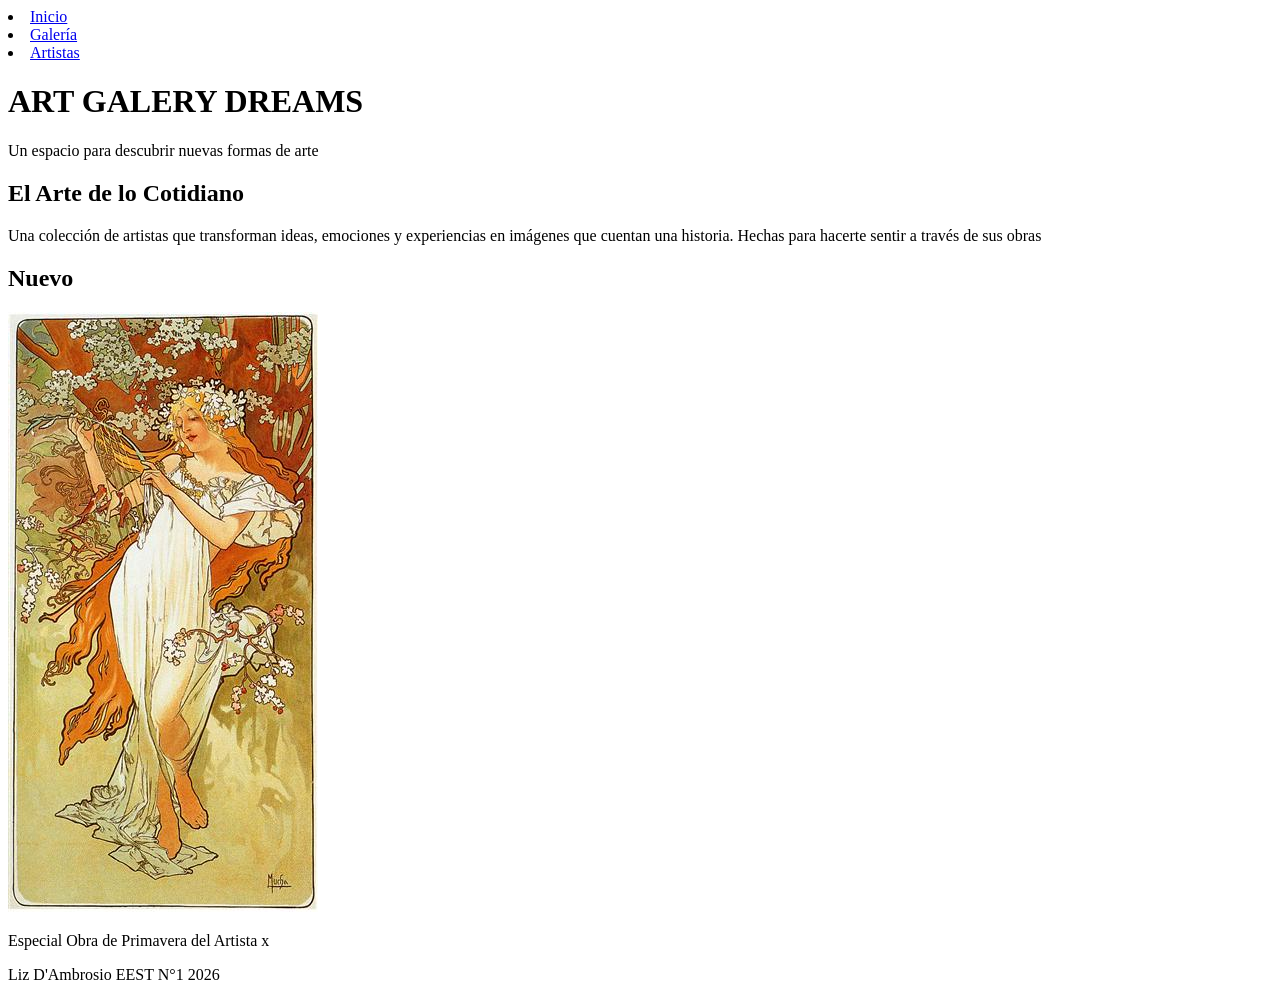
==== index.html @ 82e3b2fd "img0.3" ====
<!DOCTYPE html>
<html lang="es">
    <head>
        <meta charset="UTF-8">
        <title>Inicio</title>
        <link rel="stylesheet" href="estilos.css">
    </head>
    <nav>
        <li><a href="index.html">Inicio</a></li>
        <li><a href="galeria.html">Galería</a></li>
        <li><a href="artistas.html">Artistas</a></li>
    </nav>
    <body>
        <header>
            <h1>ART GALERY DREAMS</h1>
            <p>Un espacio para descubrir nuevas formas de arte</p>
        </header>
        <section>
            <h2>El Arte de lo Cotidiano</h2>
            <p>Una colección de artistas que transforman ideas, emociones y experiencias en imágenes que cuentan una historia. Hechas para hacerte sentir a través de sus obras</p>
        </section>
        <article>
            <h2>Nuevo</h2>
            <img src="img/spring.jpg" alt="Obra de Primavera">
            <p>Especial Obra de Primavera del Artista x</p>
        </article> 
    </body>
    <footer>
        <p>Liz D'Ambrosio EEST N°1 2026</p>
    </footer>
</html>
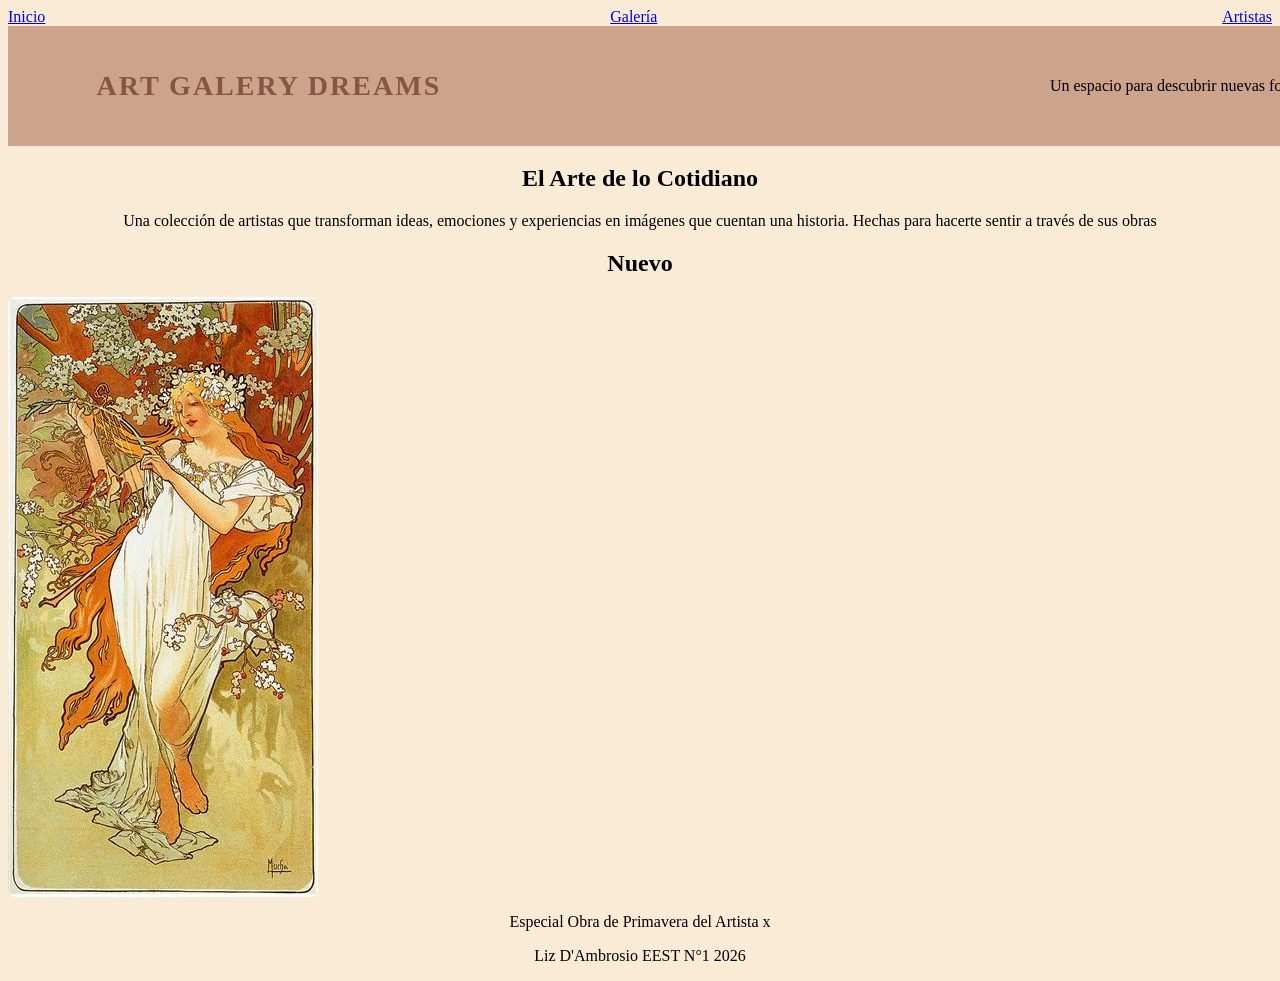
==== commit 4c0a593b: "correcciones y creación del id logo y su css" ====
--- a/index.html
+++ b/index.html
@@ -5,27 +5,27 @@
         <title>Inicio</title>
         <link rel="stylesheet" href="estilos.css">
     </head>
-    <nav>
+    <nav class="navegador">
         <li><a href="index.html">Inicio</a></li>
         <li><a href="galeria.html">Galería</a></li>
         <li><a href="artistas.html">Artistas</a></li>
     </nav>
     <body>
-        <header>
-            <h1>ART GALERY DREAMS</h1>
+        <header class="Encabezado">
+            <h1 id="logo">ART GALERY DREAMS</h1>
             <p>Un espacio para descubrir nuevas formas de arte</p>
         </header>
-        <section>
+        <section class="sección">
             <h2>El Arte de lo Cotidiano</h2>
             <p>Una colección de artistas que transforman ideas, emociones y experiencias en imágenes que cuentan una historia. Hechas para hacerte sentir a través de sus obras</p>
         </section>
-        <article>
+        <article class="noticia">
             <h2>Nuevo</h2>
             <img src="img/spring.jpg" alt="Obra de Primavera">
             <p>Especial Obra de Primavera del Artista x</p>
         </article> 
     </body>
-    <footer>
+    <footer class="pie">
         <p>Liz D'Ambrosio EEST N°1 2026</p>
     </footer>
 </html>
--- a/estilos.css
+++ b/estilos.css
@@ -0,0 +1,38 @@
+body {
+    text-align: center;
+    font-family: Georgia, 'Times New Roman', Times, serif;
+    background-color:antiquewhite;
+}
+
+.navegador {
+    text-decoration: none;
+    list-style: none;
+    display: flex;
+    justify-content: space-between;
+    align-items: center;
+    color: inherit;
+}
+img {
+    max-width: 100%;
+    display: block;
+    border-radius: 8px;
+}
+.Encabezado {
+    width: 100%;
+    padding: 25px 7%;
+    display: flex;
+    justify-content: space-between;
+    align-items: center;
+    font-family: cursive;
+    background-color: rgb(206, 163, 140);
+}
+
+#logo {
+    display: flex;
+    justify-content: space-between;
+    align-items: center;
+    font-family: cursive;
+    color: rgb(133, 86, 70);
+    letter-spacing: 2px;
+    font-size: 28px; ;
+}
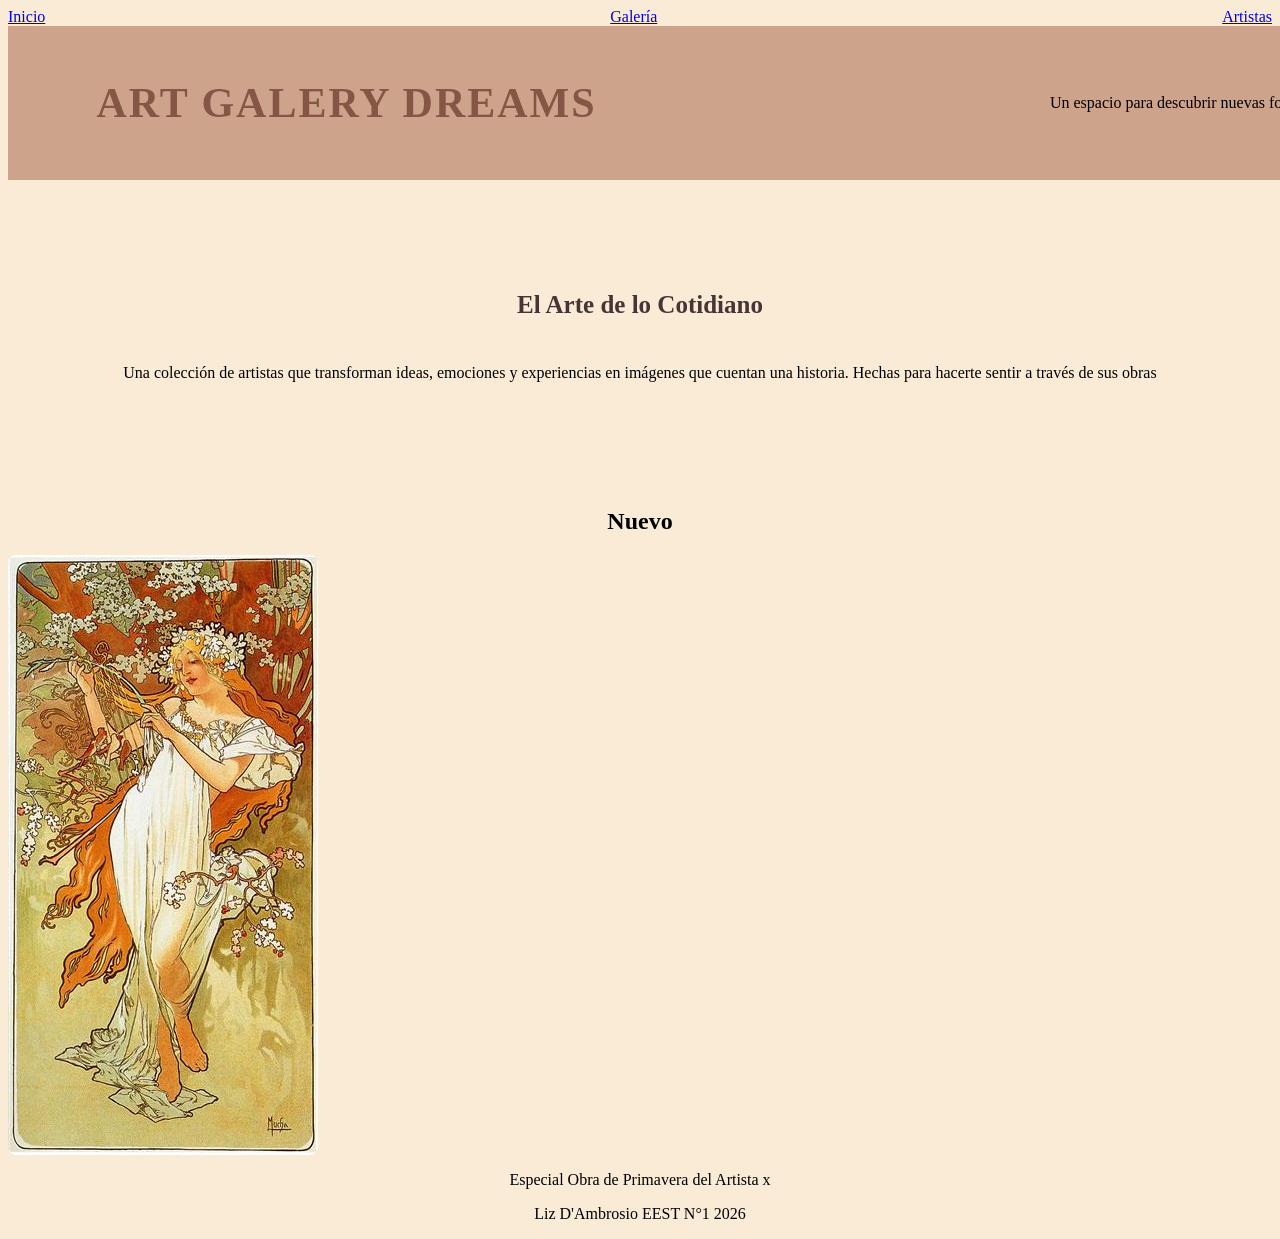
==== commit 9b84c4cb: "seccion de inicio en css" ====
--- a/index.html
+++ b/index.html
@@ -16,7 +16,7 @@
             <p>Un espacio para descubrir nuevas formas de arte</p>
         </header>
         <section class="sección">
-            <h2>El Arte de lo Cotidiano</h2>
+            <h2 class="titulo-sección">El Arte de lo Cotidiano</h2>
             <p>Una colección de artistas que transforman ideas, emociones y experiencias en imágenes que cuentan una historia. Hechas para hacerte sentir a través de sus obras</p>
         </section>
         <article class="noticia">
--- a/estilos.css
+++ b/estilos.css
@@ -8,9 +8,14 @@
     text-decoration: none;
     list-style: none;
     display: flex;
+    gap: 35px;
     justify-content: space-between;
     align-items: center;
     color: inherit;
+}
+nav a:hover {
+    color: brown;
+    font-size: 15px;
 }
 img {
     max-width: 100%;
@@ -34,5 +39,16 @@
     font-family: cursive;
     color: rgb(133, 86, 70);
     letter-spacing: 2px;
-    font-size: 28px; ;
+    font-size: 42px; ;
+}
+
+.sección {
+    padding: 90px 7%;
+    color: black;
+}
+.titulo-sección {
+    font-family: Georgia, 'Times New Roman', Times, serif;
+    font-size: 25px;
+    margin-bottom: 45px;
+    color: rgb(72, 52, 52);
 }
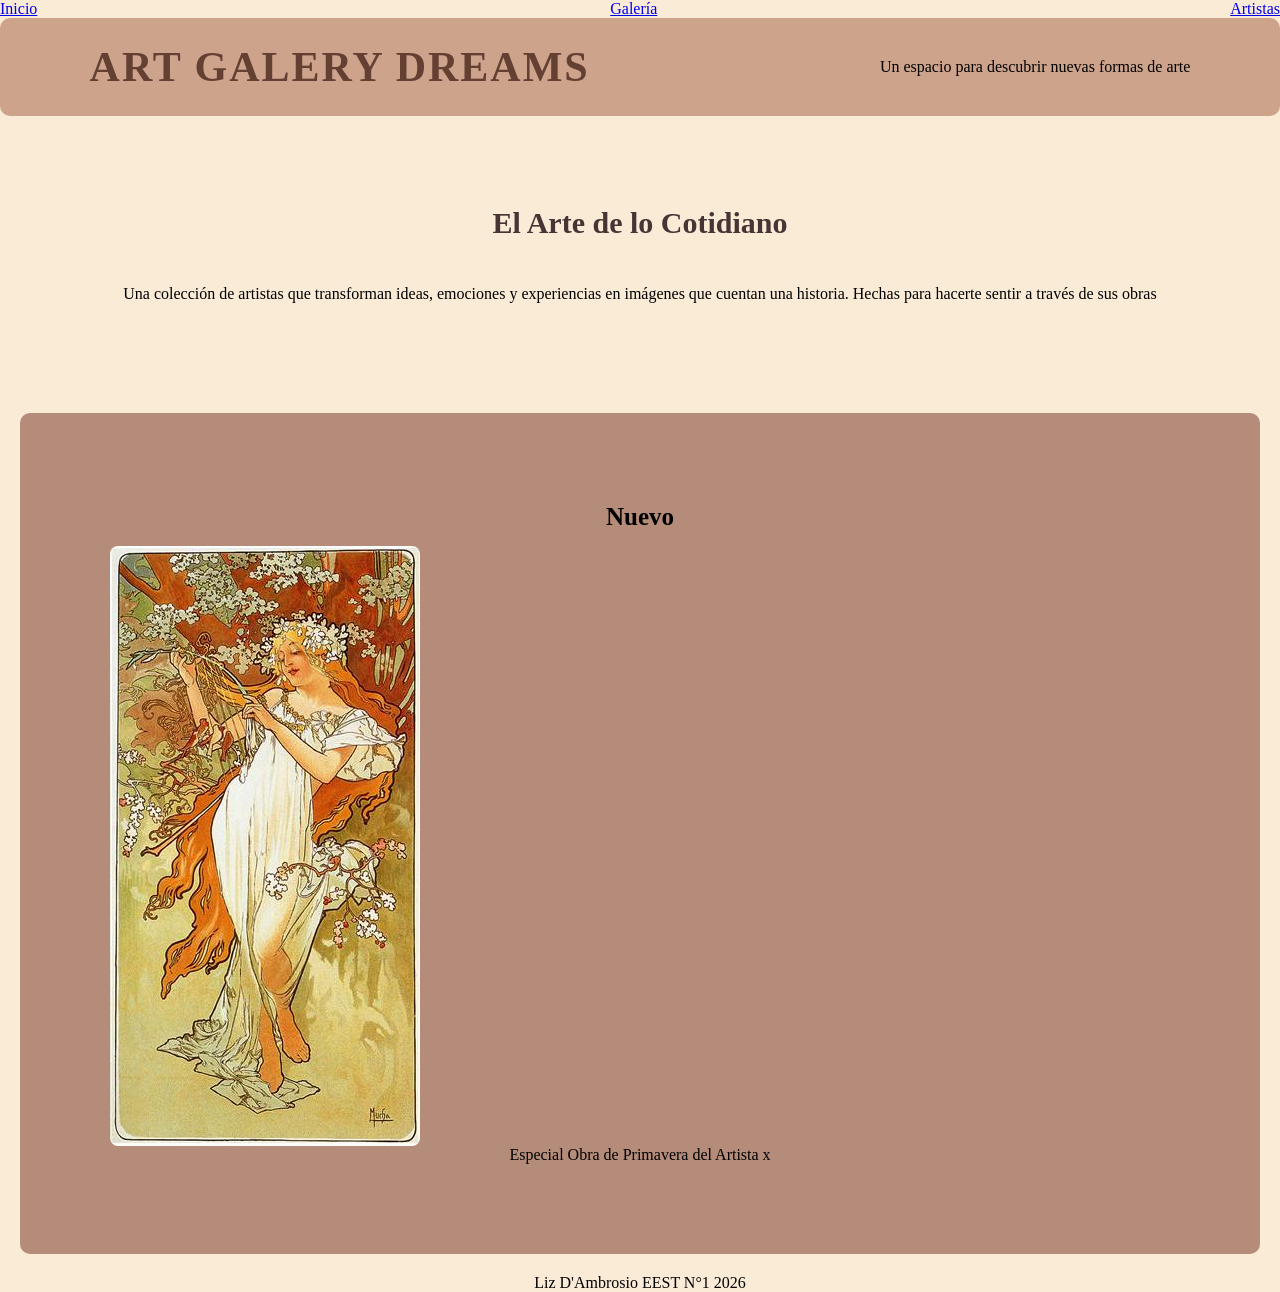
==== commit 9a37884c: "css de la caja noticia y corrección de px en otras cajas" ====
--- a/index.html
+++ b/index.html
@@ -20,7 +20,7 @@
             <p>Una colección de artistas que transforman ideas, emociones y experiencias en imágenes que cuentan una historia. Hechas para hacerte sentir a través de sus obras</p>
         </section>
         <article class="noticia">
-            <h2>Nuevo</h2>
+            <h2 class="noticia-titulo">Nuevo</h2>
             <img src="img/spring.jpg" alt="Obra de Primavera">
             <p>Especial Obra de Primavera del Artista x</p>
         </article> 
--- a/estilos.css
+++ b/estilos.css
@@ -1,3 +1,9 @@
+* {
+    margin: 0;
+    padding: 0;
+    box-sizing: border-box;
+}
+
 body {
     text-align: center;
     font-family: Georgia, 'Times New Roman', Times, serif;
@@ -8,7 +14,7 @@
     text-decoration: none;
     list-style: none;
     display: flex;
-    gap: 35px;
+    gap: 10px;
     justify-content: space-between;
     align-items: center;
     color: inherit;
@@ -17,11 +23,13 @@
     color: brown;
     font-size: 15px;
 }
+
 img {
     max-width: 100%;
     display: block;
     border-radius: 8px;
 }
+
 .Encabezado {
     width: 100%;
     padding: 25px 7%;
@@ -30,6 +38,7 @@
     align-items: center;
     font-family: cursive;
     background-color: rgb(206, 163, 140);
+    border-radius: 10px;
 }
 
 #logo {
@@ -37,7 +46,7 @@
     justify-content: space-between;
     align-items: center;
     font-family: cursive;
-    color: rgb(133, 86, 70);
+    color: rgb(100, 64, 51);
     letter-spacing: 2px;
     font-size: 42px; ;
 }
@@ -48,7 +57,18 @@
 }
 .titulo-sección {
     font-family: Georgia, 'Times New Roman', Times, serif;
-    font-size: 25px;
+    font-size: 30px;
     margin-bottom: 45px;
     color: rgb(72, 52, 52);
+}
+.noticia {
+    padding: 90px 7%;
+    margin: 20px;
+    background-color: rgb(181, 140, 121);
+    border-radius: 10px;
+}
+.noticia-titulo {
+    font-family: Georgia, 'Times New Roman', Times, serif;
+    font-size: 25px;
+    margin-bottom: 15px;
 }
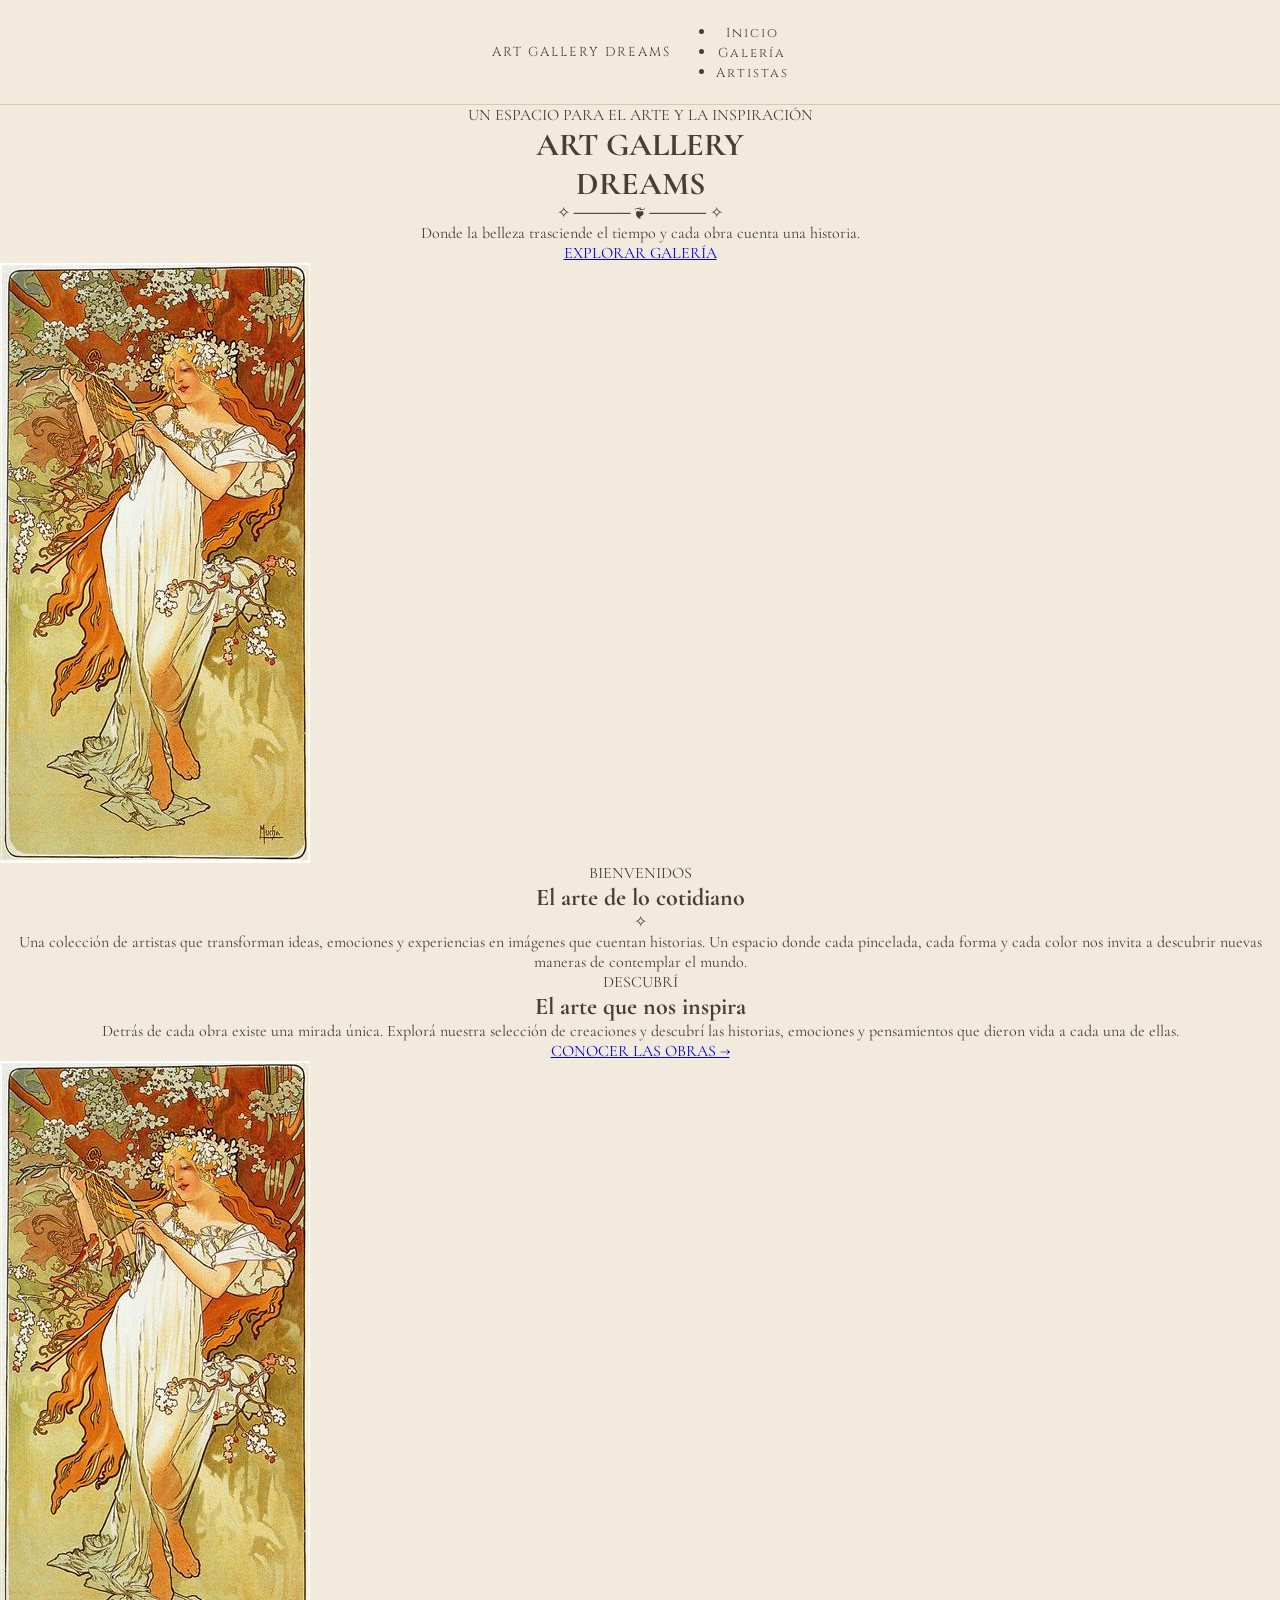
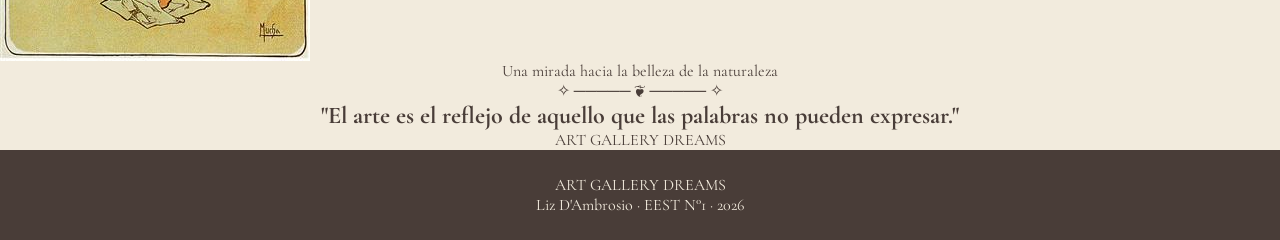
==== commit 35242e6f: "cambios index, tras poner una base, pasamos a la siguiente etapa" ====
--- a/index.html
+++ b/index.html
@@ -1,31 +1,144 @@
+
 <!DOCTYPE html>
 <html lang="es">
-    <head>
-        <meta charset="UTF-8">
-        <title>Inicio</title>
-        <link rel="stylesheet" href="estilos.css">
-    </head>
+
+<head>
+    <meta charset="UTF-8">
+    <meta name="viewport" content="width=device-width, initial-scale=1.0">
+
+    <title>Art Gallery Dreams | Inicio</title>
+
+    <link rel="stylesheet" href="estilos.css">
+
+    <link href="https://fonts.googleapis.com/css2?family=Cinzel:wght@400;500;600;700&family=Cormorant+Garamond:wght@400;500;600;700&display=swap" rel="stylesheet">
+</head>
+
+<body>
+
+    <!-- NAVEGACION -->
+
     <nav class="navegador">
-        <li><a href="index.html">Inicio</a></li>
-        <li><a href="galeria.html">Galería</a></li>
-        <li><a href="artistas.html">Artistas</a></li>
+        <a href="index.html" class="marca">ART GALLERY DREAMS</a>
+
+        <ul>
+            <li><a href="index.html" class="activo">Inicio</a></li>
+            <li><a href="galeria.html">Galería</a></li>
+            <li><a href="artistas.html">Artistas</a></li>
+        </ul>
     </nav>
-    <body>
-        <header class="Encabezado">
-            <h1 id="logo">ART GALERY DREAMS</h1>
-            <p>Un espacio para descubrir nuevas formas de arte</p>
+
+
+    <main>
+
+        <!-- PORTADA PRINCIPAL -->
+
+        <header class="hero">
+
+            <div class="hero-contenido">
+
+                <p class="subtitulo">UN ESPACIO PARA EL ARTE Y LA INSPIRACIÓN</p>
+
+                <h1>ART GALLERY<br>DREAMS</h1>
+
+                <div class="ornamento">✧ ───── ❦ ───── ✧</div>
+
+                <p class="hero-descripcion">
+                    Donde la belleza trasciende el tiempo
+                    y cada obra cuenta una historia.
+                </p>
+
+                <a href="galeria.html" class="boton">
+                    EXPLORAR GALERÍA
+                </a>
+
+            </div>
+
+            <div class="hero-imagen">
+                <img src="img/spring.jpg" alt="Obra artística destacada">
+            </div>
+
         </header>
-        <section class="sección">
-            <h2 class="titulo-sección">El Arte de lo Cotidiano</h2>
-            <p>Una colección de artistas que transforman ideas, emociones y experiencias en imágenes que cuentan una historia. Hechas para hacerte sentir a través de sus obras</p>
+
+
+        <!-- INTRODUCCION -->
+
+        <section class="introduccion">
+
+            <p class="etiqueta">BIENVENIDOS</p>
+
+            <h2>El arte de lo cotidiano</h2>
+
+            <div class="ornamento">✧</div>
+
+            <p>
+                Una colección de artistas que transforman ideas,
+                emociones y experiencias en imágenes que cuentan
+                historias. Un espacio donde cada pincelada,
+                cada forma y cada color nos invita a descubrir
+                nuevas maneras de contemplar el mundo.
+            </p>
+
         </section>
-        <article class="noticia">
-            <h2 class="noticia-titulo">Nuevo</h2>
-            <img src="img/spring.jpg" alt="Obra de Primavera">
-            <p>Especial Obra de Primavera del Artista x</p>
-        </article> 
-    </body>
+
+
+        <!-- OBRA DESTACADA -->
+
+        <section class="obra-destacada">
+
+            <div class="obra-texto">
+
+                <p class="etiqueta">DESCUBRÍ</p>
+
+                <h2>El arte que nos inspira</h2>
+
+                <p>
+                    Detrás de cada obra existe una mirada única.
+                    Explorá nuestra selección de creaciones y
+                    descubrí las historias, emociones y pensamientos
+                    que dieron vida a cada una de ellas.
+                </p>
+
+                <a href="galeria.html" class="enlace">
+                    CONOCER LAS OBRAS →
+                </a>
+
+            </div>
+
+            <div class="obra-marco">
+                <img src="img/spring.jpg" alt="Obra de primavera">
+                <p class="pie-imagen">Una mirada hacia la belleza de la naturaleza</p>
+            </div>
+
+        </section>
+
+
+        <!-- CIERRE -->
+
+        <section class="frase-final">
+
+            <div class="ornamento">✧ ───── ❦ ───── ✧</div>
+
+            <h2>
+                "El arte es el reflejo de aquello
+                que las palabras no pueden expresar."
+            </h2>
+
+            <p>ART GALLERY DREAMS</p>
+
+        </section>
+
+    </main>
+
+
+    <!-- PIE DE PAGINA -->
+
     <footer class="pie">
-        <p>Liz D'Ambrosio EEST N°1 2026</p>
+
+        <p>ART GALLERY DREAMS</p>
+
+        <span>Liz D'Ambrosio · EEST N°1 · 2026</span>
+
     </footer>
+
+</body>
 </html>
--- a/estilos.css
+++ b/estilos.css
@@ -1,3 +1,6 @@
+
+@import url('https://fonts.googleapis.com/css2?family=Cinzel:wght@400;500;600;700&family=Cormorant+Garamond:wght@400;500;600;700&display=swap');
+
 * {
     margin: 0;
     padding: 0;
@@ -6,69 +9,217 @@
 
 body {
     text-align: center;
-    font-family: Georgia, 'Times New Roman', Times, serif;
-    background-color:antiquewhite;
-}
+    font-family: 'Cormorant Garamond', serif;
+    background-color: #F2EBDD;
+    color: #493D38;
+}
+
+/* NAVEGACION */
 
 .navegador {
+    display: flex;
+    gap: 45px;
+    justify-content: center;
+    align-items: center;
+    list-style: none;
+    padding: 22px;
+    background-color: #F2EBDD;
+    border-bottom: 1px solid #D9C9AE;
+}
+
+.navegador a {
     text-decoration: none;
-    list-style: none;
+    color: #493D38;
+    font-family: 'Cinzel', serif;
+    font-size: 13px;
+    letter-spacing: 2px;
+    transition: color 0.3s ease;
+}
+
+.navegador a:hover {
+    color: #A17C55;
+}
+
+/* ENCABEZADO */
+
+.Encabezado {
+    width: 100%;
+    min-height: 280px;
+    padding: 70px 7%;
     display: flex;
-    gap: 10px;
-    justify-content: space-between;
-    align-items: center;
-    color: inherit;
-}
-nav a:hover {
-    color: brown;
-    font-size: 15px;
-}
+    flex-direction: column;
+    justify-content: center;
+    align-items: center;
+    gap: 15px;
+
+    background-color: #D9C9AE;
+    color: #493D38;
+}
+
+.Encabezado h1 {
+    font-family: 'Cinzel', serif;
+    font-size: clamp(35px, 6vw, 65px);
+    font-weight: 500;
+    letter-spacing: 7px;
+}
+
+.Encabezado p {
+    font-size: 21px;
+    font-style: italic;
+}
+
+/* LOGO */
+
+#logo {
+    font-family: 'Cinzel', serif;
+    color: #493D38;
+    letter-spacing: 7px;
+    font-size: clamp(35px, 6vw, 65px);
+}
+
+/* SECCIONES */
+
+.sección {
+    padding: 75px 7%;
+    background-color: #F2EBDD;
+}
+
+.sección h2 {
+    font-family: 'Cinzel', serif;
+    font-size: 30px;
+    font-weight: 500;
+    margin-bottom: 25px;
+    color: #655044;
+}
+
+.sección p {
+    font-size: 20px;
+    line-height: 1.7;
+}
+
+/* NOTICIAS */
+
+.noticia {
+    padding: 55px 7%;
+    margin: 35px auto;
+    max-width: 1100px;
+    background-color: #E5D9C7;
+    border-radius: 4px;
+}
+
+.noticia-titulo {
+    font-family: 'Cinzel', serif;
+    font-size: 30px;
+    margin-bottom: 25px;
+}
+
+.noticia p {
+    padding: 15px;
+    font-size: 20px;
+    color: #806B59;
+}
+
+/* IMAGENES */
 
 img {
     max-width: 100%;
     display: block;
-    border-radius: 8px;
-}
-
-.Encabezado {
+    object-fit: cover;
+}
+
+.noticia img {
     width: 100%;
-    padding: 25px 7%;
+    max-width: 550px;
+    height: 350px;
+    margin: auto;
+    border-radius: 3px;
+}
+
+/* GALERIA */
+
+.images {
     display: flex;
-    justify-content: space-between;
-    align-items: center;
-    font-family: cursive;
-    background-color: rgb(206, 163, 140);
-    border-radius: 10px;
-}
-
-#logo {
-    display: flex;
-    justify-content: space-between;
-    align-items: center;
-    font-family: cursive;
-    color: rgb(100, 64, 51);
-    letter-spacing: 2px;
-    font-size: 42px; ;
-}
-
-.sección {
-    padding: 90px 7%;
-    color: black;
-}
-.titulo-sección {
-    font-family: Georgia, 'Times New Roman', Times, serif;
-    font-size: 30px;
-    margin-bottom: 45px;
-    color: rgb(72, 52, 52);
-}
-.noticia {
-    padding: 90px 7%;
+    justify-content: center;
+    align-items: center;
+    flex-wrap: wrap;
+    gap: 30px;
+}
+
+.images img {
+    width: 280px;
+    height: 350px;
+    border-radius: 3px;
+    transition: transform 0.4s ease;
+}
+
+.images img:hover {
+    transform: scale(1.04);
+}
+
+/* ARTISTAS */
+
+.caja {
+    display: inline-flex;
+    flex-direction: column;
+    align-items: center;
+    width: 280px;
     margin: 20px;
-    background-color: rgb(181, 140, 121);
-    border-radius: 10px;
-}
-.noticia-titulo {
-    font-family: Georgia, 'Times New Roman', Times, serif;
-    font-size: 25px;
-    margin-bottom: 15px;
-}+    padding: 20px;
+    background-color: #E5D9C7;
+    border-radius: 3px;
+}
+
+.caja h2 {
+    font-size: 22px;
+}
+
+.caja img {
+    width: 200px;
+    height: 250px;
+    margin: 15px;
+    border-radius: 3px;
+}
+
+.caja p {
+    font-size: 19px;
+}
+
+/* PIE DE PAGINA */
+
+.pie {
+    padding: 25px;
+    background-color: #493D38;
+    color: #F2EBDD;
+    font-size: 16px;
+}
+
+/* ADAPTACION A CELULARES */
+
+@media (max-width: 600px) {
+
+    .navegador {
+        gap: 20px;
+    }
+
+    .Encabezado {
+        padding: 50px 5%;
+    }
+
+    .Encabezado h1 {
+        letter-spacing: 3px;
+    }
+
+    .sección {
+        padding: 50px 5%;
+    }
+
+    .images img {
+        width: 100%;
+        max-width: 350px;
+    }
+
+    .caja {
+        width: 90%;
+        max-width: 300px;
+    }
+}
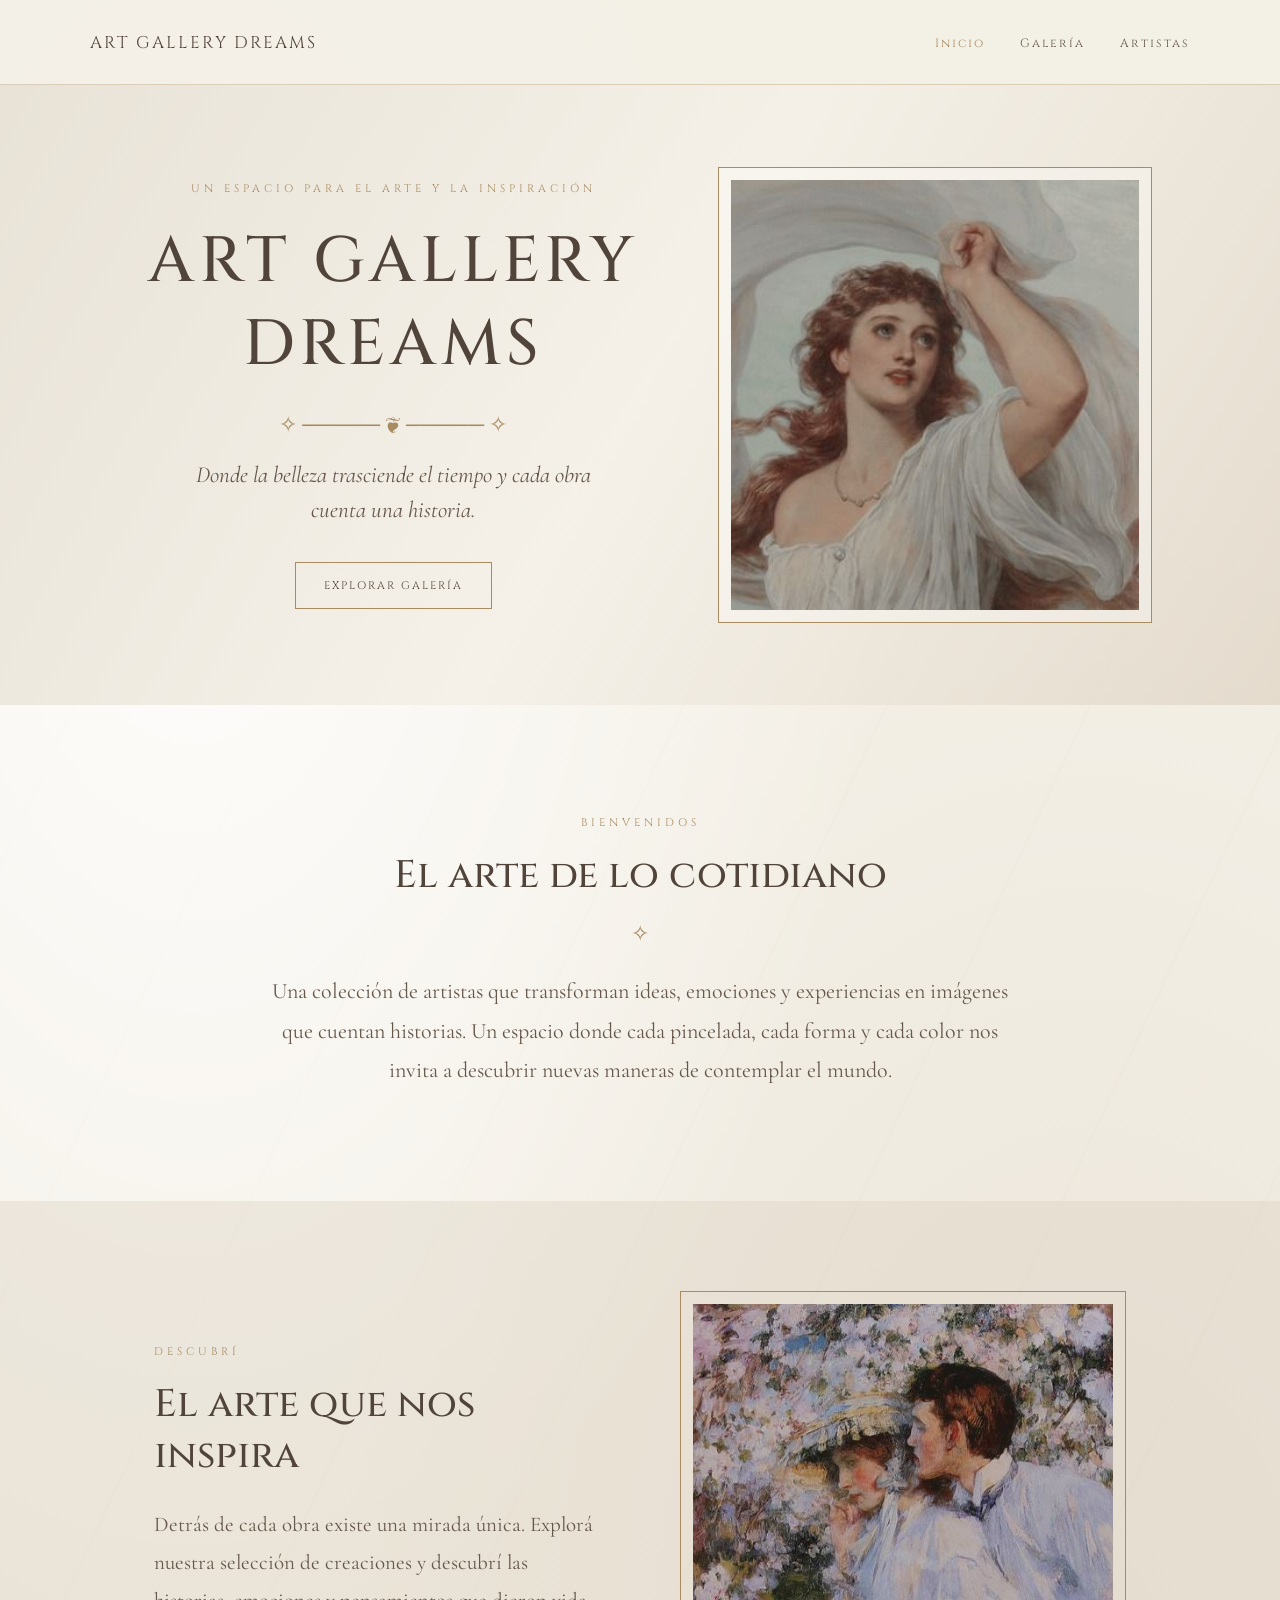
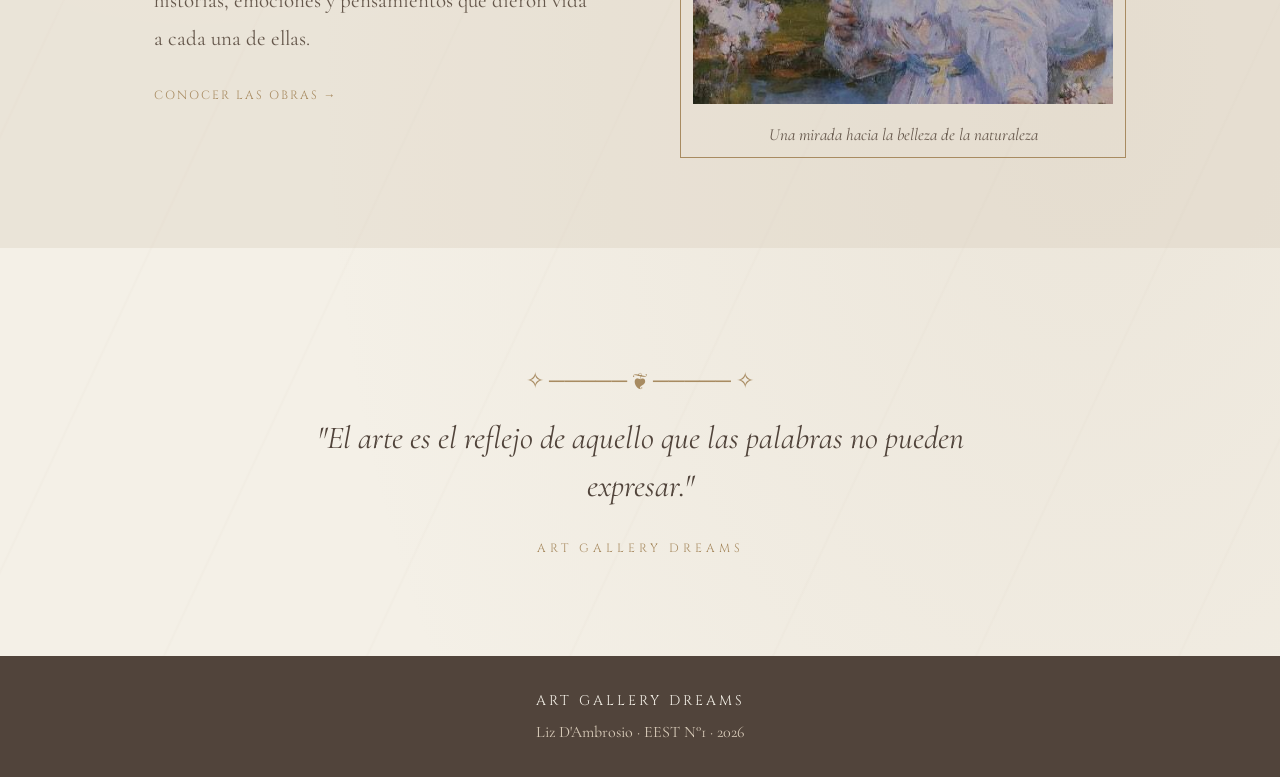
==== commit 9b577124: "imagenes en nuevo index" ====
--- a/index.html
+++ b/index.html
@@ -54,7 +54,7 @@
             </div>
 
             <div class="hero-imagen">
-                <img src="img/spring.jpg" alt="Obra artística destacada">
+                <img src="img/face.jpg" alt="Obra artística destacada">
             </div>
 
         </header>
@@ -105,7 +105,7 @@
             </div>
 
             <div class="obra-marco">
-                <img src="img/spring.jpg" alt="Obra de primavera">
+                <img src="img/springg.jpeg" alt="Obra de primavera">
                 <p class="pie-imagen">Una mirada hacia la belleza de la naturaleza</p>
             </div>
 
--- a/estilos.css
+++ b/estilos.css
@@ -1,5 +1,7 @@
 
-@import url('https://fonts.googleapis.com/css2?family=Cinzel:wght@400;500;600;700&family=Cormorant+Garamond:wght@400;500;600;700&display=swap');
+/* =================================
+   CONFIGURACION GENERAL
+================================= */
 
 * {
     margin: 0;
@@ -7,219 +9,426 @@
     box-sizing: border-box;
 }
 
+:root {
+    --marfil: #F4F0E7;
+    --marmol: #E7E1D5;
+    --beige: #D8CBB9;
+    --dorado: #A88B61;
+    --marron: #51443B;
+    --texto: #65574B;
+}
+
+html {
+    scroll-behavior: smooth;
+}
+
 body {
-    text-align: center;
     font-family: 'Cormorant Garamond', serif;
-    background-color: #F2EBDD;
-    color: #493D38;
-}
-
-/* NAVEGACION */
+    color: var(--marron);
+    background-color: var(--marfil);
+
+    /* Fondo inspirado en el marmol */
+
+    background-image:
+        radial-gradient(
+            ellipse at 15% 20%,
+            rgba(255,255,255,0.9),
+            transparent 45%
+        ),
+        radial-gradient(
+            ellipse at 85% 70%,
+            rgba(197,181,157,0.18),
+            transparent 50%
+        ),
+        repeating-linear-gradient(
+            115deg,
+            transparent 0px,
+            transparent 180px,
+            rgba(165,145,120,0.035) 182px,
+            transparent 184px
+        );
+}
+
+
+/* =================================
+   NAVEGACION
+================================= */
 
 .navegador {
+    width: 100%;
+    min-height: 85px;
+    padding: 20px 7%;
+
     display: flex;
-    gap: 45px;
-    justify-content: center;
-    align-items: center;
-    list-style: none;
-    padding: 22px;
-    background-color: #F2EBDD;
-    border-bottom: 1px solid #D9C9AE;
-}
-
-.navegador a {
-    text-decoration: none;
-    color: #493D38;
-    font-family: 'Cinzel', serif;
-    font-size: 13px;
-    letter-spacing: 2px;
-    transition: color 0.3s ease;
-}
-
-.navegador a:hover {
-    color: #A17C55;
-}
-
-/* ENCABEZADO */
-
-.Encabezado {
-    width: 100%;
-    min-height: 280px;
-    padding: 70px 7%;
-    display: flex;
-    flex-direction: column;
-    justify-content: center;
-    align-items: center;
-    gap: 15px;
-
-    background-color: #D9C9AE;
-    color: #493D38;
-}
-
-.Encabezado h1 {
-    font-family: 'Cinzel', serif;
-    font-size: clamp(35px, 6vw, 65px);
-    font-weight: 500;
-    letter-spacing: 7px;
-}
-
-.Encabezado p {
-    font-size: 21px;
-    font-style: italic;
-}
-
-/* LOGO */
-
-#logo {
-    font-family: 'Cinzel', serif;
-    color: #493D38;
-    letter-spacing: 7px;
-    font-size: clamp(35px, 6vw, 65px);
-}
-
-/* SECCIONES */
-
-.sección {
-    padding: 75px 7%;
-    background-color: #F2EBDD;
-}
-
-.sección h2 {
-    font-family: 'Cinzel', serif;
-    font-size: 30px;
-    font-weight: 500;
-    margin-bottom: 25px;
-    color: #655044;
-}
-
-.sección p {
-    font-size: 20px;
-    line-height: 1.7;
-}
-
-/* NOTICIAS */
-
-.noticia {
-    padding: 55px 7%;
-    margin: 35px auto;
-    max-width: 1100px;
-    background-color: #E5D9C7;
-    border-radius: 4px;
-}
-
-.noticia-titulo {
-    font-family: 'Cinzel', serif;
-    font-size: 30px;
-    margin-bottom: 25px;
-}
-
-.noticia p {
-    padding: 15px;
-    font-size: 20px;
-    color: #806B59;
-}
-
-/* IMAGENES */
-
-img {
-    max-width: 100%;
-    display: block;
-    object-fit: cover;
-}
-
-.noticia img {
-    width: 100%;
-    max-width: 550px;
-    height: 350px;
-    margin: auto;
-    border-radius: 3px;
-}
-
-/* GALERIA */
-
-.images {
-    display: flex;
-    justify-content: center;
+    justify-content: space-between;
     align-items: center;
     flex-wrap: wrap;
-    gap: 30px;
-}
-
-.images img {
-    width: 280px;
-    height: 350px;
-    border-radius: 3px;
-    transition: transform 0.4s ease;
-}
-
-.images img:hover {
-    transform: scale(1.04);
-}
-
-/* ARTISTAS */
-
-.caja {
-    display: inline-flex;
-    flex-direction: column;
+    gap: 20px;
+
+    background-color: rgba(244,240,231,0.92);
+
+    border-bottom: 1px solid rgba(168,139,97,0.35);
+}
+
+.marca {
+    font-family: 'Cinzel', serif;
+    font-size: 17px;
+    letter-spacing: 2px;
+    color: var(--marron);
+    text-decoration: none;
+}
+
+.navegador ul {
+    display: flex;
     align-items: center;
-    width: 280px;
-    margin: 20px;
-    padding: 20px;
-    background-color: #E5D9C7;
-    border-radius: 3px;
-}
-
-.caja h2 {
+    gap: 35px;
+    list-style: none;
+}
+
+.navegador ul a {
+    text-decoration: none;
+    color: var(--texto);
+
+    font-family: 'Cinzel', serif;
+    font-size: 12px;
+    letter-spacing: 2px;
+
+    transition: color 0.3s ease;
+}
+
+.navegador ul a:hover,
+.navegador ul a.activo {
+    color: var(--dorado);
+}
+
+
+/* =================================
+   PORTADA PRINCIPAL
+================================= */
+
+.hero {
+    min-height: 620px;
+    padding: 75px 10%;
+
+    display: grid;
+    grid-template-columns: 1.1fr 0.9fr;
+    align-items: center;
+    gap: 60px;
+
+    background:
+        linear-gradient(
+            120deg,
+            rgba(231,225,213,0.95),
+            rgba(244,240,231,0.88),
+            rgba(216,203,185,0.55)
+        );
+}
+
+.hero-contenido {
+    text-align: center;
+}
+
+.subtitulo,
+.etiqueta {
+    font-family: 'Cinzel', serif;
+    font-size: 11px;
+    letter-spacing: 4px;
+    color: var(--dorado);
+}
+
+.hero h1 {
+    font-family: 'Cinzel', serif;
+    font-size: clamp(40px, 5vw, 68px);
+    font-weight: 500;
+    line-height: 1.3;
+    letter-spacing: 5px;
+
+    margin: 25px 0;
+
+    color: var(--marron);
+}
+
+.ornamento {
+    color: var(--dorado);
     font-size: 22px;
-}
-
-.caja img {
-    width: 200px;
-    height: 250px;
-    margin: 15px;
-    border-radius: 3px;
-}
-
-.caja p {
-    font-size: 19px;
-}
-
-/* PIE DE PAGINA */
+    margin: 20px 0;
+}
+
+.hero-descripcion {
+    max-width: 400px;
+    margin: auto;
+
+    font-size: 23px;
+    font-style: italic;
+    line-height: 1.5;
+
+    color: var(--texto);
+}
+
+
+/* BOTON */
+
+.boton {
+    display: inline-block;
+    margin-top: 35px;
+    padding: 15px 28px;
+
+    border: 1px solid var(--dorado);
+
+    color: var(--marron);
+    text-decoration: none;
+
+    font-family: 'Cinzel', serif;
+    font-size: 11px;
+    letter-spacing: 2px;
+
+    transition: all 0.4s ease;
+}
+
+.boton:hover {
+    background-color: var(--dorado);
+    color: white;
+}
+
+
+/* IMAGEN PRINCIPAL */
+
+.hero-imagen {
+    position: relative;
+    padding: 12px;
+
+    border: 1px solid var(--dorado);
+    background-color: rgba(255,255,255,0.3);
+}
+
+.hero-imagen img {
+    width: 100%;
+    height: 430px;
+    object-fit: cover;
+    display: block;
+}
+
+
+/* =================================
+   INTRODUCCION
+================================= */
+
+.introduccion {
+    padding: 110px 15%;
+    text-align: center;
+}
+
+.introduccion h2,
+.obra-texto h2 {
+    font-family: 'Cinzel', serif;
+    font-size: clamp(27px, 3vw, 39px);
+    font-weight: 500;
+
+    margin-top: 20px;
+    color: var(--marron);
+}
+
+.introduccion > p:last-child {
+    max-width: 750px;
+    margin: 25px auto 0;
+
+    font-size: 22px;
+    line-height: 1.8;
+    color: var(--texto);
+}
+
+
+/* =================================
+   OBRA DESTACADA
+================================= */
+
+.obra-destacada {
+    padding: 90px 12%;
+
+    display: grid;
+    grid-template-columns: 1fr 1fr;
+    align-items: center;
+    gap: 80px;
+
+    background-color: rgba(216,203,185,0.35);
+}
+
+.obra-texto {
+    text-align: left;
+}
+
+.obra-texto h2 {
+    margin-bottom: 25px;
+}
+
+.obra-texto > p:not(.etiqueta) {
+    font-size: 21px;
+    line-height: 1.8;
+    color: var(--texto);
+}
+
+.enlace {
+    display: inline-block;
+    margin-top: 30px;
+
+    font-family: 'Cinzel', serif;
+    font-size: 12px;
+    letter-spacing: 2px;
+
+    text-decoration: none;
+    color: var(--dorado);
+
+    transition: color 0.3s ease;
+}
+
+.enlace:hover {
+    color: var(--marron);
+}
+
+.obra-marco {
+    padding: 12px;
+    border: 1px solid var(--dorado);
+}
+
+.obra-marco img {
+    width: 100%;
+    height: 400px;
+    object-fit: cover;
+}
+
+.pie-imagen {
+    padding-top: 15px;
+    text-align: center;
+    font-size: 17px;
+    font-style: italic;
+    color: var(--texto);
+}
+
+
+/* =================================
+   FRASE FINAL
+================================= */
+
+.frase-final {
+    padding: 100px 15%;
+    text-align: center;
+}
+
+.frase-final h2 {
+    max-width: 750px;
+    margin: auto;
+
+    font-family: 'Cormorant Garamond', serif;
+    font-size: 32px;
+    font-weight: 400;
+    font-style: italic;
+    line-height: 1.5;
+}
+
+.frase-final p {
+    margin-top: 30px;
+
+    font-family: 'Cinzel', serif;
+    font-size: 12px;
+    letter-spacing: 4px;
+    color: var(--dorado);
+}
+
+
+/* =================================
+   PIE DE PAGINA
+================================= */
 
 .pie {
-    padding: 25px;
-    background-color: #493D38;
-    color: #F2EBDD;
+    padding: 35px 20px;
+    text-align: center;
+
+    background-color: #51443B;
+    color: var(--marfil);
+}
+
+.pie p {
+    font-family: 'Cinzel', serif;
+    font-size: 14px;
+    letter-spacing: 3px;
+}
+
+.pie span {
+    display: block;
+    margin-top: 12px;
     font-size: 16px;
-}
-
-/* ADAPTACION A CELULARES */
-
-@media (max-width: 600px) {
+    color: #D8CBB9;
+}
+
+
+/* =================================
+   RESPONSIVE - CELULARES
+================================= */
+
+@media (max-width: 768px) {
 
     .navegador {
+        justify-content: center;
+        flex-direction: column;
+    }
+
+    .navegador ul {
         gap: 20px;
     }
 
-    .Encabezado {
-        padding: 50px 5%;
-    }
-
-    .Encabezado h1 {
-        letter-spacing: 3px;
-    }
-
-    .sección {
-        padding: 50px 5%;
-    }
-
-    .images img {
-        width: 100%;
-        max-width: 350px;
-    }
-
-    .caja {
-        width: 90%;
-        max-width: 300px;
-    }
-}
+    .hero {
+        grid-template-columns: 1fr;
+        padding: 55px 7%;
+        gap: 40px;
+    }
+
+    .hero-imagen img {
+        height: 350px;
+    }
+
+    .introduccion {
+        padding: 75px 8%;
+    }
+
+    .obra-destacada {
+        grid-template-columns: 1fr;
+        padding: 65px 8%;
+        gap: 40px;
+    }
+
+    .obra-texto {
+        text-align: center;
+    }
+
+    .obra-marco img {
+        height: 350px;
+    }
+
+    .frase-final {
+        padding: 75px 8%;
+    }
+
+    .frase-final h2 {
+        font-size: 26px;
+    }
+}
+
+@media (max-width: 400px) {
+
+    .marca {
+        font-size: 14px;
+    }
+
+    .navegador ul {
+        gap: 13px;
+    }
+
+    .navegador ul a {
+        font-size: 10px;
+    }
+
+    .hero h1 {
+        letter-spacing: 2px;
+    }
+
+}
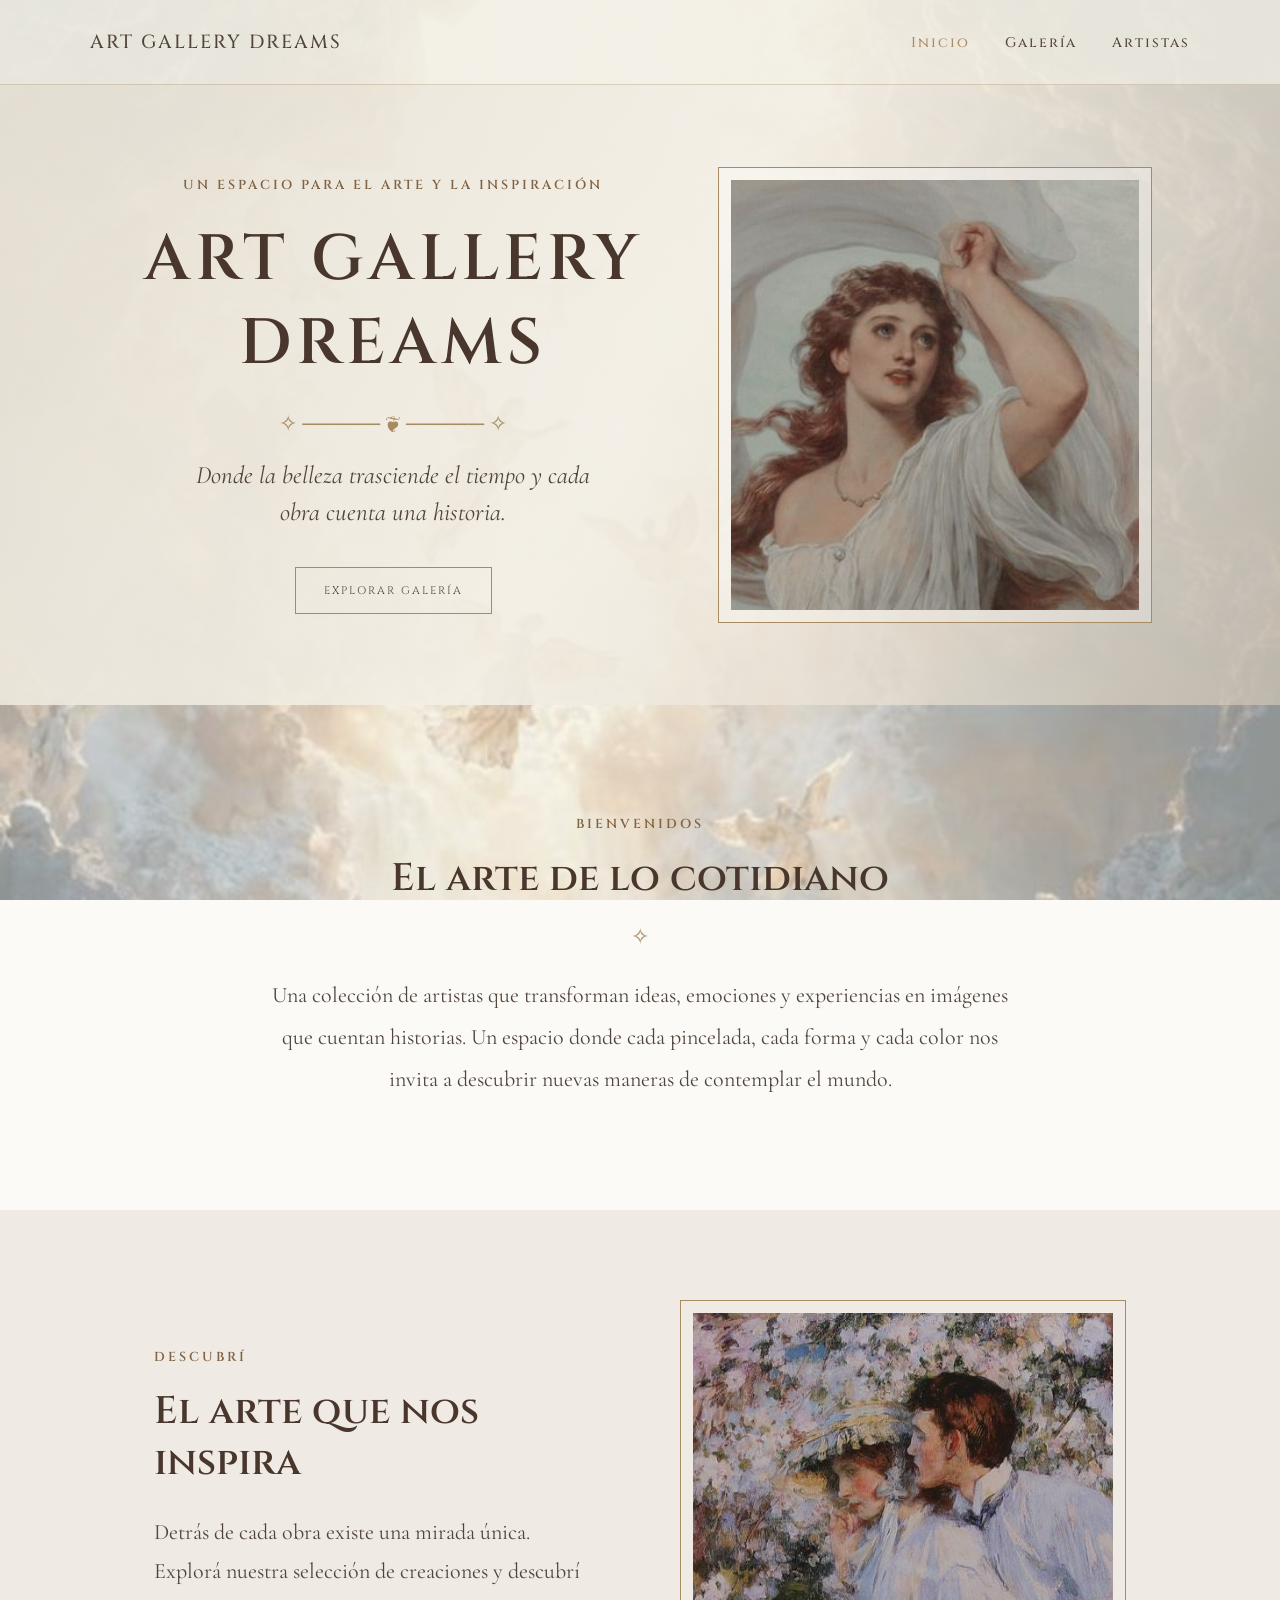
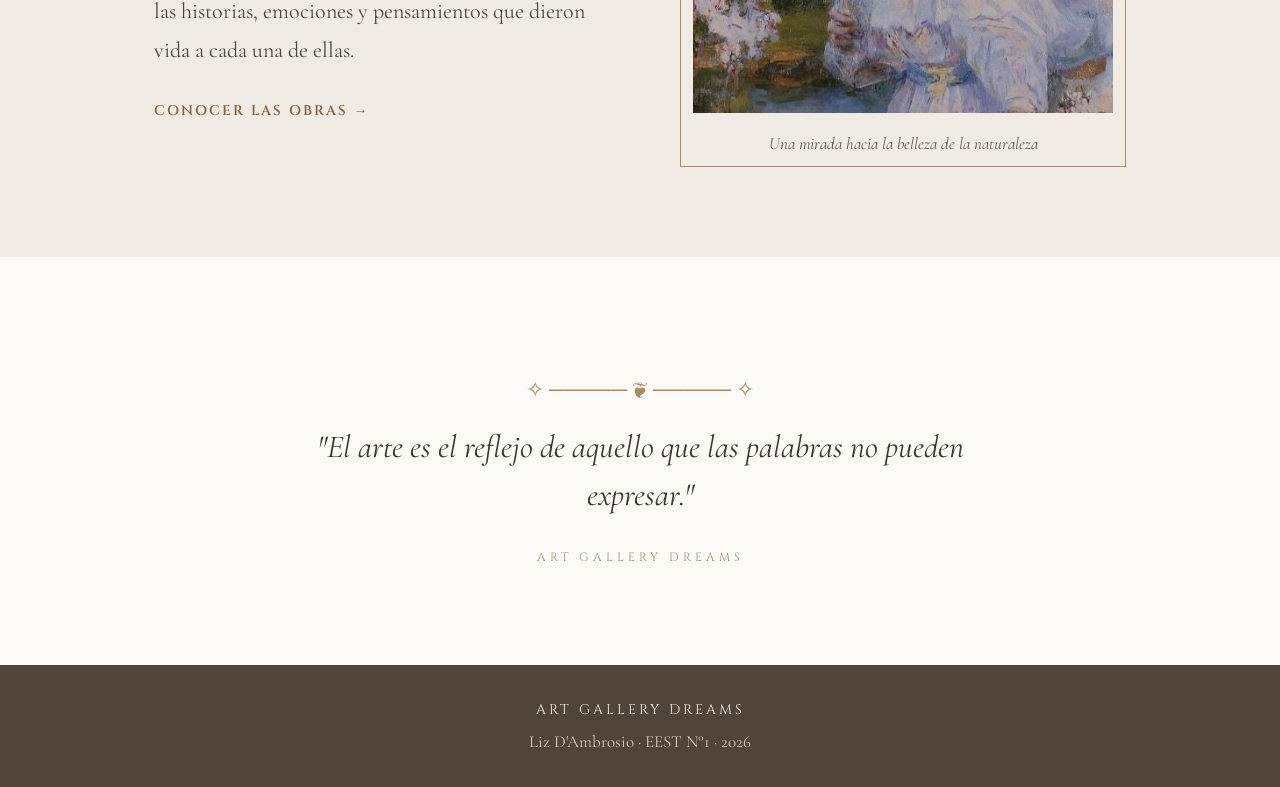
==== commit 098fe198: "fondo-index" ====
--- a/index.html
+++ b/index.html
@@ -13,7 +13,7 @@
     <link href="https://fonts.googleapis.com/css2?family=Cinzel:wght@400;500;600;700&family=Cormorant+Garamond:wght@400;500;600;700&display=swap" rel="stylesheet">
 </head>
 
-<body>
+<body class="pagina-inicio">
 
     <!-- NAVEGACION -->
 
--- a/estilos.css
+++ b/estilos.css
@@ -25,28 +25,12 @@
 body {
     font-family: 'Cormorant Garamond', serif;
     color: var(--marron);
-    background-color: var(--marfil);
-
-    /* Fondo inspirado en el marmol */
-
-    background-image:
-        radial-gradient(
-            ellipse at 15% 20%,
-            rgba(255,255,255,0.9),
-            transparent 45%
-        ),
-        radial-gradient(
-            ellipse at 85% 70%,
-            rgba(197,181,157,0.18),
-            transparent 50%
-        ),
-        repeating-linear-gradient(
-            115deg,
-            transparent 0px,
-            transparent 180px,
-            rgba(165,145,120,0.035) 182px,
-            transparent 184px
-        );
+
+    background-image: url("img/fondo-marmol3.webp");
+    background-size: cover;
+    background-position: center;
+    background-repeat: repeat;
+    background-attachment: fixed;
 }
 
 
@@ -199,6 +183,7 @@
 
     border: 1px solid var(--dorado);
     background-color: rgba(255,255,255,0.3);
+
 }
 
 .hero-imagen img {
@@ -206,6 +191,7 @@
     height: 430px;
     object-fit: cover;
     display: block;
+    object-position: center 30%;
 }
 
 
@@ -432,3 +418,744 @@
     }
 
 }
+
+/* =================================
+   PAGINA DE GALERIA
+================================= */
+
+
+
+
+
+.pagina-galeria {
+    background-image:
+        linear-gradient(
+            rgba(244, 240, 231, 0.30),
+
+            rgba(244, 240, 231, 0.30)
+        ),
+
+        url("img/museo.jpeg");
+
+    background-size: cover;
+    background-position: center;
+    background-repeat: no-repeat;
+    background-attachment: fixed;
+}
+
+
+/* ENCABEZADO DE GALERIA */
+
+.galeria-encabezado {
+
+    min-height: 350px;
+    padding: 80px 10%;
+
+    display: flex;
+    flex-direction: column;
+    justify-content: center;
+    align-items: center;
+
+    text-align: center;
+
+    background-color: rgba(244,240,231,0.75);
+
+    border-bottom: 1px solid rgba(168,139,97,0.5);
+}
+
+.galeria-encabezado h1 {
+
+    font-family: 'Cinzel', serif;
+    font-size: clamp(40px, 6vw, 65px);
+    font-weight: 500;
+    letter-spacing: 8px;
+
+    margin-top: 15px;
+
+    color: #51443B;
+}
+
+.galeria-encabezado > p:last-child {
+
+    font-size: 23px;
+    font-style: italic;
+
+    color: #65574B;
+}
+
+
+/* SECCIONES DE OBRAS */
+
+.galeria-seccion {
+
+    padding: 85px 8%;
+
+    background-color: rgba(244,240,231,0.80);
+}
+
+.galeria-titulo {
+
+    text-align: center;
+    margin-bottom: 50px;
+}
+
+.galeria-titulo h2 {
+
+    font-family: 'Cinzel', serif;
+    font-size: 34px;
+    font-weight: 500;
+
+    margin-top: 15px;
+
+    color: #51443B;
+}
+
+
+/* CONTENEDOR DE OBRAS */
+
+.galeria-obras {
+
+    display: flex;
+    justify-content: center;
+    align-items: flex-start;
+    flex-wrap: wrap;
+
+    gap: 45px;
+}
+
+
+/* TARJETAS */
+
+.obra-card {
+
+    width: 280px;
+    padding: 15px;
+
+    background-color: rgba(255,255,255,0.65);
+
+    border: 1px solid rgba(168,139,97,0.55);
+
+    text-align: center;
+
+    transition: transform 0.4s ease,
+                box-shadow 0.4s ease;
+}
+
+.obra-card:hover {
+
+    transform: translateY(-8px);
+
+    box-shadow: 0 12px 25px rgba(70,55,40,0.15);
+}
+
+
+/* MARCOS DE LAS PINTURAS */
+
+.obra-imagen {
+
+    padding: 7px;
+    border: 1px solid #C3AA85;
+
+    background-color: #E7E1D5;
+}
+
+.obra-imagen img {
+
+    width: 100%;
+    height: 330px;
+
+    object-fit: cover;
+    display: block;
+
+    transition: transform 0.5s ease;
+}
+
+.obra-card:hover .obra-imagen img {
+
+    transform: scale(1.025);
+}
+
+
+/* INFORMACION DE LAS OBRAS */
+
+.obra-card h3 {
+
+    font-family: 'Cinzel', serif;
+    font-size: 16px;
+    font-weight: 500;
+
+    margin-top: 20px;
+
+    color: #51443B;
+}
+
+.obra-card p {
+
+    font-size: 18px;
+    font-style: italic;
+
+    margin-top: 8px;
+
+    color: #90775B;
+}
+
+
+/* SEGUNDA SECCION */
+
+.mas-vendidas {
+
+    background-color: rgba(216,203,185,0.88);
+
+    border-top: 1px solid rgba(168,139,97,0.4);
+    border-bottom: 1px solid rgba(168,139,97,0.4);
+}
+
+
+/* CIERRE */
+
+.galeria-cierre {
+
+    padding: 90px 10%;
+
+    text-align: center;
+
+    background-color: rgba(244,240,231,0.80);
+}
+
+.galeria-cierre h2 {
+
+    font-family: 'Cormorant Garamond', serif;
+    font-size: 32px;
+    font-weight: 400;
+    font-style: italic;
+
+    color: #51443B;
+}
+
+
+/* RESPONSIVE */
+
+@media (max-width: 768px) {
+
+    .galeria-encabezado {
+        min-height: 280px;
+        padding: 60px 5%;
+    }
+
+    .galeria-encabezado h1 {
+        letter-spacing: 4px;
+    }
+
+    .galeria-seccion {
+        padding: 65px 5%;
+    }
+
+    .galeria-obras {
+        gap: 30px;
+    }
+
+    .obra-card {
+        width: 100%;
+        max-width: 320px;
+    }
+
+    .obra-imagen img {
+        height: 350px;
+    }
+
+    .galeria-cierre {
+        padding: 65px 8%;
+    }
+
+}
+
+/* =================================
+   MEJORAS DE LEGIBILIDAD
+================================= */
+
+/* TEXTOS GENERALES */
+
+body {
+    color: #40342D;
+}
+
+/* NAVEGACION */
+
+.navegador ul a {
+    font-size: 14px;
+    font-weight: 500;
+    color: #51443B;
+}
+
+.marca {
+    font-size: 19px;
+    font-weight: 500;
+}
+
+/* ETIQUETAS */
+
+.etiqueta,
+.subtitulo {
+    font-size: 13px;
+    font-weight: 600;
+    letter-spacing: 3px;
+    color: #806343;
+}
+
+/* TITULOS */
+
+.hero h1 {
+    color: #49372D;
+    font-weight: 600;
+}
+
+.introduccion h2,
+.obra-texto h2 {
+    color: #49372D;
+    font-weight: 600;
+}
+
+/* DESCRIPCIONES */
+
+.hero-descripcion {
+    font-size: 25px;
+    color: #51443B;
+}
+
+.introduccion > p:last-child {
+    font-size: 22px;
+    color: #51443B;
+    line-height: 1.9;
+}
+
+.obra-texto > p:not(.etiqueta) {
+    font-size: 22px;
+    color: #51443B;
+    line-height: 1.8;
+}
+
+/* SECCION DE INTRODUCCION */
+
+.introduccion {
+    background-color: rgba(244, 240, 231, 0.86);
+}
+
+/* SECCION OBRA DESTACADA */
+
+.obra-destacada {
+    background-color: rgba(231, 225, 213, 0.88);
+}
+
+/* ENLACES */
+
+.enlace {
+    font-size: 14px;
+    font-weight: 600;
+    color: #806343;
+}
+
+/* PIE DE PAGINA */
+
+.pie span {
+    font-size: 17px;
+}
+
+/* =================================
+   FONDO DEL MUSEO
+================================= */
+
+.pagina-galeria {
+    background-image:
+        linear-gradient(
+            rgba(244, 240, 231, 0.08),
+            rgba(244, 240, 231, 0.08)
+        ),
+        url("img/museo.jpeg");
+
+    background-size: cover;
+    background-position: center;
+    background-repeat: no-repeat;
+    background-attachment: fixed;
+}
+
+/* ENCABEZADO */
+
+.galeria-encabezado {
+    background-color: rgba(244, 240, 231, 0.35);
+}
+
+/* SECCIONES */
+
+.galeria-seccion {
+    background-color: rgba(244, 240, 231, 0.20);
+}
+
+/* OBRAS MAS VENDIDAS */
+
+.mas-vendidas {
+    background-color: rgba(216, 203, 185, 0.25);
+}
+
+/* CIERRE */
+
+.galeria-cierre {
+    background-color: rgba(244, 240, 231, 0.25);
+}
+
+/* TARJETAS DE OBRAS */
+
+.obra-card {
+    background-color: rgba(244, 240, 231, 0.88);
+}
+
+
+/* =================================
+   PAGINA DE ARTISTAS
+================================= */
+
+.pagina-artistas {
+
+    background-image:
+        linear-gradient(
+            rgba(244,240,231,0.12),
+            rgba(244,240,231,0.12)
+        ),
+        url("img/fondo-marmol.jpg");
+
+    background-size: auto;
+    background-position: center;
+    background-repeat: repeat;
+    background-attachment: fixed;
+}
+
+
+/* ENCABEZADO */
+
+.artistas-encabezado {
+
+    min-height: 330px;
+    padding: 75px 10%;
+
+    display: flex;
+    flex-direction: column;
+    justify-content: center;
+    align-items: center;
+
+    text-align: center;
+
+    background-color: rgba(244,240,231,0.65);
+
+    border-bottom: 1px solid rgba(168,139,97,0.4);
+}
+
+.artistas-encabezado h1 {
+
+    font-family: 'Cinzel', serif;
+    font-size: clamp(35px, 5vw, 60px);
+    font-weight: 500;
+    letter-spacing: 6px;
+
+    margin-top: 20px;
+
+    color: #49372D;
+}
+
+.artistas-encabezado > p:last-child {
+
+    font-size: 23px;
+    font-style: italic;
+    color: #51443B;
+}
+
+
+/* INTRODUCCION */
+
+.artistas-introduccion {
+
+    padding: 75px 15%;
+
+    text-align: center;
+
+    background-color: rgba(244,240,231,0.55);
+}
+
+.artistas-introduccion h2 {
+
+    font-family: 'Cinzel', serif;
+    font-size: 28px;
+    font-weight: 500;
+
+    color: #49372D;
+}
+
+.artistas-introduccion p {
+
+    max-width: 800px;
+    margin: 25px auto 0;
+
+    font-size: 21px;
+    line-height: 1.8;
+
+    color: #51443B;
+}
+
+
+/* CONTENEDOR DE ARTISTAS */
+
+.artistas-contenedor {
+
+    padding: 80px 8%;
+
+    display: flex;
+    justify-content: center;
+    align-items: stretch;
+    flex-wrap: wrap;
+
+    gap: 35px;
+
+    background-color: rgba(216,203,185,0.20);
+}
+
+
+/* TARJETAS */
+
+.artista-card {
+
+    width: 310px;
+    padding: 18px;
+
+    display: flex;
+    flex-direction: column;
+    align-items: center;
+
+    background-color: rgba(244,240,231,0.91);
+
+    border: 1px solid rgba(168,139,97,0.65);
+
+    box-shadow: 0 8px 25px rgba(70,55,40,0.10);
+
+    transition: transform 0.4s ease,
+                box-shadow 0.4s ease;
+}
+
+.artista-card:hover {
+
+    transform: translateY(-8px);
+
+    box-shadow: 0 15px 30px rgba(70,55,40,0.18);
+}
+
+
+/* RETRATOS */
+
+.artista-retrato {
+
+    width: 100%;
+    padding: 8px;
+
+    border: 1px solid #B69B83;
+    background-color: #E7E1D5;
+}
+
+.artista-retrato img {
+
+    width: 100%;
+    height: 340px;
+
+    display: block;
+    object-fit: cover;
+}
+
+
+/* INFORMACION */
+
+.artista-info {
+
+    padding: 25px 10px 15px;
+    text-align: center;
+}
+
+.artista-periodo {
+
+    font-family: 'Cinzel', serif;
+    font-size: 10px;
+    font-weight: 600;
+    letter-spacing: 2px;
+
+    color: #96784F;
+}
+
+.artista-info h2 {
+
+    margin-top: 15px;
+
+    font-family: 'Cinzel', serif;
+    font-size: 22px;
+    font-weight: 500;
+
+    color: #49372D;
+}
+
+.artista-info .ornamento {
+
+    margin: 12px 0;
+    font-size: 18px;
+}
+
+.artista-info > p:last-child {
+
+    font-size: 19px;
+    line-height: 1.6;
+
+    color: #51443B;
+}
+
+
+/* CIERRE */
+
+.artistas-cierre {
+
+    padding: 85px 12%;
+
+    text-align: center;
+
+    background-color: rgba(244,240,231,0.70);
+}
+
+.artistas-cierre h2 {
+
+    max-width: 750px;
+    margin: auto;
+
+    font-family: 'Cormorant Garamond', serif;
+    font-size: 32px;
+    font-weight: 400;
+    font-style: italic;
+
+    color: #49372D;
+}
+
+.artistas-cierre p {
+
+    margin-top: 25px;
+
+    font-family: 'Cinzel', serif;
+    font-size: 12px;
+    letter-spacing: 4px;
+
+    color: #96784F;
+}
+
+
+/* RESPONSIVE */
+
+@media (max-width: 768px) {
+
+    .artistas-encabezado {
+        padding: 60px 7%;
+    }
+
+    .artistas-encabezado h1 {
+        letter-spacing: 3px;
+    }
+
+    .artistas-introduccion {
+        padding: 60px 8%;
+    }
+
+    .artistas-contenedor {
+        padding: 55px 5%;
+        gap: 30px;
+    }
+
+    .artista-card {
+        width: 100%;
+        max-width: 340px;
+    }
+
+    .artista-retrato img {
+        height: 380px;
+    }
+
+    .artistas-cierre {
+        padding: 65px 8%;
+    }
+
+}
+/* =================================
+   FONDO DE ARTISTAS
+================================= */
+
+.pagina-artistas {
+    background-image: url("img/fondo-artistas.jpeg");
+    background-size: auto;
+    background-position: center;
+    background-repeat: repeat;
+    background-attachment: fixed;
+}
+
+/* ENCABEZADO */
+
+.artistas-encabezado {
+    background-color: rgba(244, 240, 231, 0.35);
+}
+
+/* INTRODUCCION */
+
+.artistas-introduccion {
+    background-color: rgba(244, 240, 231, 0.25);
+}
+
+/* CONTENEDOR */
+
+.artistas-contenedor {
+    background-color: rgba(244, 240, 231, 0.15);
+}
+
+/* TARJETAS */
+
+.artista-card {
+    background-color: rgba(244, 240, 231, 0.90);
+}
+
+/* CIERRE */
+
+.artistas-cierre {
+    background-color: rgba(244, 240, 231, 0.30);
+}
+
+/* =================================
+   FONDO DE INICIO
+================================= */
+
+.pagina-inicio {
+    background-image:
+        linear-gradient(
+            rgba(244, 240, 231, 0.10),
+            rgba(244, 240, 231, 0.10)
+        ),
+        url("img/fondo-index.jpeg");
+
+    background-size: 100% auto;
+    background-position: center top;
+    background-repeat: repeat-y;
+    background-attachment: fixed;
+}
+
+/* TRANSPARENCIA DE LAS SECCIONES */
+
+.pagina-inicio .hero {
+    background-color: rgba(231, 225, 213, 0.45);
+}
+
+.pagina-inicio .introduccion {
+    background-color: rgba(244, 240, 231, 0.35);
+}
+
+.pagina-inicio .obra-destacada {
+    background-color: rgba(216, 203, 185, 0.40);
+}
+
+.pagina-inicio .frase-final {
+    background-color: rgba(244, 240, 231, 0.35);
+}
